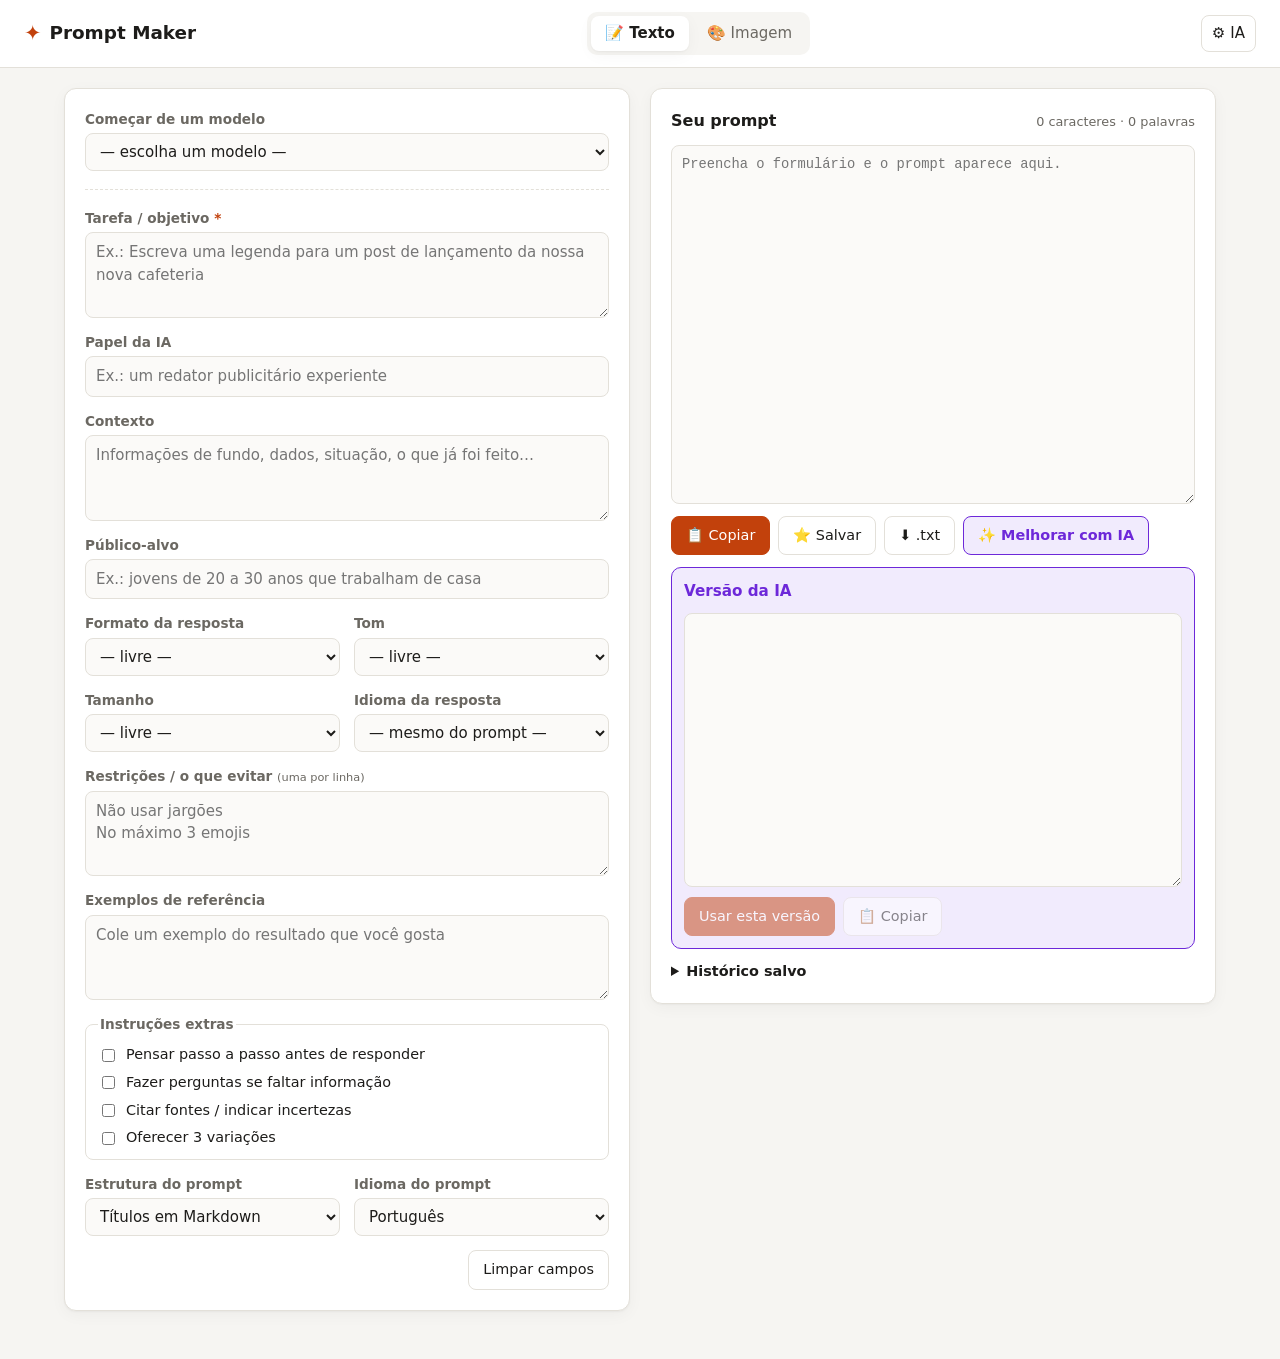
==== index.html @ f031bf8e "Add Prompt Maker web app Static page that builds structured prompts for text and image AIs from a fo" ====
<!doctype html>
<html lang="pt-BR">
<head>
  <meta charset="utf-8">
  <meta name="viewport" content="width=device-width, initial-scale=1">
  <title>Prompt Maker</title>
  <meta name="description" content="Monte prompts estruturados para IAs de texto e de imagem, com opção de melhorar com o Claude.">
  <link rel="stylesheet" href="styles.css">
  <script type="module" src="app.js"></script>
</head>
<body>
  <header class="topbar">
    <div class="brand">
      <span class="logo" aria-hidden="true">✦</span>
      <h1>Prompt Maker</h1>
    </div>
    <nav class="tabs" role="tablist">
      <button class="tab active" role="tab" aria-selected="true" data-mode="text">📝 Texto</button>
      <button class="tab" role="tab" aria-selected="false" data-mode="image">🎨 Imagem</button>
    </nav>
    <button class="icon-btn" id="openSettings" title="Configurar IA">⚙️ <span>IA</span></button>
  </header>

  <main class="layout">
    <!-- ===== Formulário ===== -->
    <section class="panel form-panel">
      <div class="presets">
        <label for="presetSelect">Começar de um modelo</label>
        <select id="presetSelect"></select>
      </div>

      <!-- Texto -->
      <form id="textForm" class="mode-form" data-mode="text" autocomplete="off">
        <div class="field">
          <label for="t-task">Tarefa / objetivo <span class="req">*</span></label>
          <textarea id="t-task" name="task" rows="3" placeholder="Ex.: Escreva uma legenda para um post de lançamento da nossa nova cafeteria"></textarea>
        </div>
        <div class="field">
          <label for="t-role">Papel da IA</label>
          <input id="t-role" name="role" list="roleList" placeholder="Ex.: um redator publicitário experiente">
          <datalist id="roleList">
            <option value="um redator publicitário experiente">
            <option value="um engenheiro de software sênior">
            <option value="um professor paciente e didático">
            <option value="um analista de dados">
            <option value="um especialista em marketing digital">
            <option value="um revisor de textos rigoroso">
            <option value="um consultor de negócios">
          </datalist>
        </div>
        <div class="field">
          <label for="t-context">Contexto</label>
          <textarea id="t-context" name="context" rows="3" placeholder="Informações de fundo, dados, situação, o que já foi feito…"></textarea>
        </div>
        <div class="field">
          <label for="t-audience">Público-alvo</label>
          <input id="t-audience" name="audience" placeholder="Ex.: jovens de 20 a 30 anos que trabalham de casa">
        </div>
        <div class="grid-2">
          <div class="field">
            <label for="t-format">Formato da resposta</label>
            <select id="t-format" name="format"></select>
          </div>
          <div class="field">
            <label for="t-tone">Tom</label>
            <select id="t-tone" name="tone"></select>
          </div>
          <div class="field">
            <label for="t-length">Tamanho</label>
            <select id="t-length" name="length"></select>
          </div>
          <div class="field">
            <label for="t-lang">Idioma da resposta</label>
            <select id="t-lang" name="answerLang"></select>
          </div>
        </div>
        <div class="field">
          <label for="t-constraints">Restrições / o que evitar <small>(uma por linha)</small></label>
          <textarea id="t-constraints" name="constraints" rows="3" placeholder="Não usar jargões&#10;No máximo 3 emojis"></textarea>
        </div>
        <div class="field">
          <label for="t-examples">Exemplos de referência</label>
          <textarea id="t-examples" name="examples" rows="3" placeholder="Cole um exemplo do resultado que você gosta"></textarea>
        </div>
        <fieldset class="checks">
          <legend>Instruções extras</legend>
          <label><input type="checkbox" name="stepByStep"> Pensar passo a passo antes de responder</label>
          <label><input type="checkbox" name="askQuestions"> Fazer perguntas se faltar informação</label>
          <label><input type="checkbox" name="sources"> Citar fontes / indicar incertezas</label>
          <label><input type="checkbox" name="variations"> Oferecer 3 variações</label>
        </fieldset>
        <div class="grid-2">
          <div class="field">
            <label for="t-structure">Estrutura do prompt</label>
            <select id="t-structure" name="structure">
              <option value="markdown">Títulos em Markdown</option>
              <option value="xml">Tags XML (ótimo p/ Claude)</option>
              <option value="plain">Texto simples</option>
            </select>
          </div>
          <div class="field">
            <label for="t-promptLang">Idioma do prompt</label>
            <select id="t-promptLang" name="promptLang">
              <option value="pt">Português</option>
              <option value="en">Inglês</option>
            </select>
          </div>
        </div>
      </form>

      <!-- Imagem -->
      <form id="imageForm" class="mode-form" data-mode="image" autocomplete="off" hidden>
        <div class="field">
          <label for="i-subject">Assunto principal <span class="req">*</span></label>
          <textarea id="i-subject" name="subject" rows="2" placeholder="Ex.: a red fox wearing a scarf"></textarea>
        </div>
        <div class="grid-2">
          <div class="field">
            <label for="i-action">Ação / pose</label>
            <input id="i-action" name="action" placeholder="Ex.: reading a book">
          </div>
          <div class="field">
            <label for="i-setting">Cenário</label>
            <input id="i-setting" name="setting" placeholder="Ex.: cozy library at night">
          </div>
          <div class="field">
            <label for="i-style">Estilo</label>
            <select id="i-style" name="style" data-bilingual></select>
          </div>
          <div class="field">
            <label for="i-light">Iluminação</label>
            <select id="i-light" name="lighting" data-bilingual></select>
          </div>
          <div class="field">
            <label for="i-camera">Câmera / enquadramento</label>
            <select id="i-camera" name="camera" data-bilingual></select>
          </div>
          <div class="field">
            <label for="i-mood">Clima</label>
            <select id="i-mood" name="mood" data-bilingual></select>
          </div>
        </div>
        <div class="field">
          <label for="i-palette">Paleta de cores</label>
          <input id="i-palette" name="palette" placeholder="Ex.: warm oranges and deep teal">
        </div>
        <div class="field">
          <label for="i-details">Detalhes e qualidade</label>
          <input id="i-details" name="details" placeholder="Ex.: highly detailed fur, shallow depth of field">
        </div>
        <div class="field">
          <label for="i-negative">Evitar (prompt negativo)</label>
          <input id="i-negative" name="negative" placeholder="Ex.: text, watermark, blurry, extra fingers">
        </div>
        <div class="grid-2">
          <div class="field">
            <label for="i-ratio">Proporção</label>
            <select id="i-ratio" name="ratio">
              <option value="">— padrão —</option>
              <option value="1:1">1:1 quadrado</option>
              <option value="4:5">4:5 feed Instagram</option>
              <option value="9:16">9:16 stories / reels</option>
              <option value="16:9">16:9 paisagem</option>
              <option value="3:2">3:2 foto</option>
              <option value="2:3">2:3 pôster</option>
            </select>
          </div>
          <div class="field">
            <label for="i-tool">Ferramenta</label>
            <select id="i-tool" name="tool">
              <option value="generic">Genérico</option>
              <option value="midjourney">Midjourney</option>
              <option value="dalle">DALL·E / GPT Image</option>
              <option value="sd">Stable Diffusion / Flux</option>
            </select>
          </div>
          <div class="field">
            <label for="i-promptLang">Idioma do prompt</label>
            <select id="i-promptLang" name="promptLang">
              <option value="en">Inglês (recomendado)</option>
              <option value="pt">Português</option>
            </select>
          </div>
        </div>
        <p class="hint">💡 Modelos de imagem entendem melhor inglês. As opções das listas são traduzidas automaticamente; o que você digitar fica como está — o “Melhorar com IA” traduz tudo.</p>
      </form>

      <div class="form-actions">
        <button type="button" class="btn ghost" id="clearForm">Limpar campos</button>
      </div>
    </section>

    <!-- ===== Resultado ===== -->
    <section class="panel output-panel">
      <div class="output-head">
        <h2>Seu prompt</h2>
        <span class="counter" id="counter">0 caracteres</span>
      </div>
      <textarea id="output" class="output" rows="16" spellcheck="false" placeholder="Preencha o formulário e o prompt aparece aqui."></textarea>
      <div class="actions">
        <button class="btn primary" id="copyBtn">📋 Copiar</button>
        <button class="btn" id="saveBtn">⭐ Salvar</button>
        <button class="btn" id="downloadBtn">⬇️ .txt</button>
        <button class="btn ai" id="improveBtn">✨ Melhorar com IA</button>
      </div>

      <div class="ai-box" id="aiBox" hidden>
        <div class="output-head">
          <h3>Versão da IA</h3>
          <span class="status" id="aiStatus"></span>
        </div>
        <textarea id="aiOutput" class="output" rows="12" spellcheck="false" readonly></textarea>
        <div class="actions">
          <button class="btn primary" id="useAiBtn" disabled>Usar esta versão</button>
          <button class="btn" id="copyAiBtn" disabled>📋 Copiar</button>
          <button class="btn ghost" id="stopAiBtn" hidden>Parar</button>
        </div>
      </div>

      <details class="history" id="historyBox">
        <summary>Histórico salvo <span id="historyCount"></span></summary>
        <ul id="historyList"></ul>
      </details>
    </section>
  </main>

  <dialog id="settings">
    <form method="dialog" class="settings-form">
      <h2>Configurar IA</h2>
      <p>O botão <strong>✨ Melhorar com IA</strong> usa o Claude, da Anthropic. Cole sua chave de API (pegue em <a href="https://console.anthropic.com/settings/keys" target="_blank" rel="noopener">console.anthropic.com</a>).</p>
      <label for="apiKey">Chave de API</label>
      <input id="apiKey" type="password" placeholder="sk-ant-..." autocomplete="off">
      <p class="hint">🔒 A chave fica salva só neste navegador e é enviada direto para a API da Anthropic. Não use este recurso em computadores compartilhados.</p>
      <div class="actions">
        <button class="btn ghost" value="cancel">Cancelar</button>
        <button class="btn ghost" id="forgetKey" value="forget">Apagar chave</button>
        <button class="btn primary" id="saveKey" value="save">Salvar</button>
      </div>
    </form>
  </dialog>

  <div class="toast" id="toast" role="status" aria-live="polite"></div>
</body>
</html>
---- styles.css ----
:root {
  --bg: #f6f5f2;
  --panel: #ffffff;
  --text: #1d1c1a;
  --muted: #6b6862;
  --border: #e3e0d9;
  --accent: #c2410c;
  --accent-soft: #fdeee5;
  --ai: #6d28d9;
  --ai-soft: #f1ebfd;
  --input: #fbfaf8;
  --shadow: 0 1px 2px rgba(0, 0, 0, .04), 0 4px 16px rgba(0, 0, 0, .04);
  --radius: 12px;
  color-scheme: light;
}

@media (prefers-color-scheme: dark) {
  :root {
    --bg: #151412;
    --panel: #1e1d1a;
    --text: #edebe6;
    --muted: #a19d95;
    --border: #34322e;
    --accent: #fb923c;
    --accent-soft: #3a2416;
    --ai: #a78bfa;
    --ai-soft: #2a2140;
    --input: #191816;
    --shadow: none;
    color-scheme: dark;
  }
}

* { box-sizing: border-box; }

body {
  margin: 0;
  background: var(--bg);
  color: var(--text);
  font: 15px/1.5 system-ui, -apple-system, "Segoe UI", Roboto, sans-serif;
}

h1, h2, h3 { margin: 0; font-weight: 650; }
h1 { font-size: 1.15rem; }
h2 { font-size: 1rem; }
h3 { font-size: .95rem; }
a { color: var(--accent); }

/* ---------- Topo ---------- */
.topbar {
  position: sticky;
  top: 0;
  z-index: 5;
  display: flex;
  align-items: center;
  gap: 16px;
  padding: 12px 24px;
  background: var(--panel);
  border-bottom: 1px solid var(--border);
}
.brand { display: flex; align-items: center; gap: 8px; }
.logo { color: var(--accent); font-size: 1.3rem; }
.tabs { display: flex; gap: 4px; margin: 0 auto; background: var(--bg); padding: 4px; border-radius: 10px; }
.tab {
  border: 0;
  background: transparent;
  color: var(--muted);
  padding: 6px 14px;
  border-radius: 8px;
  font: inherit;
  cursor: pointer;
}
.tab.active { background: var(--panel); color: var(--text); box-shadow: var(--shadow); font-weight: 600; }
.icon-btn {
  border: 1px solid var(--border);
  background: transparent;
  color: var(--text);
  border-radius: 8px;
  padding: 6px 10px;
  font: inherit;
  cursor: pointer;
}

/* ---------- Layout ---------- */
.layout {
  display: grid;
  grid-template-columns: minmax(0, 1fr) minmax(0, 1fr);
  gap: 20px;
  max-width: 1200px;
  margin: 0 auto;
  padding: 20px 24px 48px;
}
.panel {
  background: var(--panel);
  border: 1px solid var(--border);
  border-radius: var(--radius);
  padding: 20px;
  box-shadow: var(--shadow);
}
.output-panel { position: sticky; top: 76px; align-self: start; display: flex; flex-direction: column; gap: 12px; }

/* ---------- Campos ---------- */
.field { display: flex; flex-direction: column; gap: 4px; margin-bottom: 14px; }
.grid-2 { display: grid; grid-template-columns: 1fr 1fr; gap: 0 14px; }
label, legend { font-size: .85rem; font-weight: 600; color: var(--muted); }
label small { font-weight: 400; }
.req { color: var(--accent); }

input, select, textarea {
  width: 100%;
  font: inherit;
  color: var(--text);
  background: var(--input);
  border: 1px solid var(--border);
  border-radius: 8px;
  padding: 8px 10px;
}
textarea { resize: vertical; }
input:focus, select:focus, textarea:focus { outline: 2px solid var(--accent); outline-offset: -1px; border-color: transparent; }

.presets { display: flex; flex-direction: column; gap: 4px; margin-bottom: 18px; padding-bottom: 18px; border-bottom: 1px dashed var(--border); }

.checks { border: 1px solid var(--border); border-radius: 8px; padding: 10px 12px; margin: 0 0 14px; display: grid; gap: 6px; }
.checks label { display: flex; gap: 8px; align-items: center; font-weight: 400; color: var(--text); font-size: .9rem; }
.checks input { width: auto; }

.hint { font-size: .82rem; color: var(--muted); margin: 0 0 8px; }
.form-actions { display: flex; justify-content: flex-end; }

/* ---------- Resultado ---------- */
.output-head { display: flex; align-items: baseline; justify-content: space-between; gap: 8px; }
.counter, .status { font-size: .8rem; color: var(--muted); }
.output {
  font-family: ui-monospace, "SF Mono", Menlo, Consolas, monospace;
  font-size: .86rem;
  line-height: 1.55;
  min-height: 220px;
}
.actions { display: flex; flex-wrap: wrap; gap: 8px; }

.btn {
  border: 1px solid var(--border);
  background: var(--panel);
  color: var(--text);
  border-radius: 8px;
  padding: 8px 14px;
  font: inherit;
  font-size: .9rem;
  cursor: pointer;
}
.btn:hover:not(:disabled) { border-color: var(--muted); }
.btn:disabled { opacity: .5; cursor: not-allowed; }
.btn.primary { background: var(--accent); border-color: var(--accent); color: #fff; }
.btn.ai { background: var(--ai-soft); border-color: var(--ai); color: var(--ai); font-weight: 600; }
.btn.ghost { background: transparent; }

.ai-box { border: 1px solid var(--ai); background: var(--ai-soft); border-radius: 10px; padding: 12px; display: flex; flex-direction: column; gap: 10px; }
.ai-box h3 { color: var(--ai); }

/* ---------- Histórico ---------- */
.history summary { cursor: pointer; font-weight: 600; font-size: .9rem; }
.history ul { list-style: none; margin: 10px 0 0; padding: 0; display: grid; gap: 6px; max-height: 260px; overflow: auto; }
.history li { display: flex; align-items: center; gap: 8px; border: 1px solid var(--border); border-radius: 8px; padding: 6px 8px; }
.history .item-text { flex: 1; min-width: 0; overflow: hidden; text-overflow: ellipsis; white-space: nowrap; font-size: .85rem; cursor: pointer; }
.history .tag { font-size: .75rem; color: var(--muted); }
.history .del { border: 0; background: none; color: var(--muted); cursor: pointer; font-size: 1rem; }
.history .empty { color: var(--muted); font-size: .85rem; border: 0; }

/* ---------- Dialog / toast ---------- */
dialog {
  border: 1px solid var(--border);
  border-radius: var(--radius);
  background: var(--panel);
  color: var(--text);
  padding: 0;
  width: min(460px, calc(100vw - 32px));
}
dialog::backdrop { background: rgba(0, 0, 0, .4); }
.settings-form { padding: 20px; display: flex; flex-direction: column; gap: 10px; }
.settings-form p { margin: 0; font-size: .9rem; }
.settings-form .actions { justify-content: flex-end; margin-top: 6px; }

.toast {
  position: fixed;
  left: 50%;
  bottom: 24px;
  transform: translate(-50%, 20px);
  background: var(--text);
  color: var(--bg);
  padding: 8px 16px;
  border-radius: 999px;
  font-size: .9rem;
  opacity: 0;
  pointer-events: none;
  transition: opacity .2s, transform .2s;
}
.toast.show { opacity: 1; transform: translate(-50%, 0); }

/* ---------- Responsivo ---------- */
@media (max-width: 860px) {
  .layout { grid-template-columns: 1fr; padding: 16px; }
  .output-panel { position: static; }
  .topbar { padding: 10px 16px; flex-wrap: wrap; }
  .tabs { order: 3; margin: 0; width: 100%; }
  .tab { flex: 1; }
  .icon-btn { margin-left: auto; }
}
@media (max-width: 480px) {
  .grid-2 { grid-template-columns: 1fr; }
  .icon-btn span { display: none; }
}
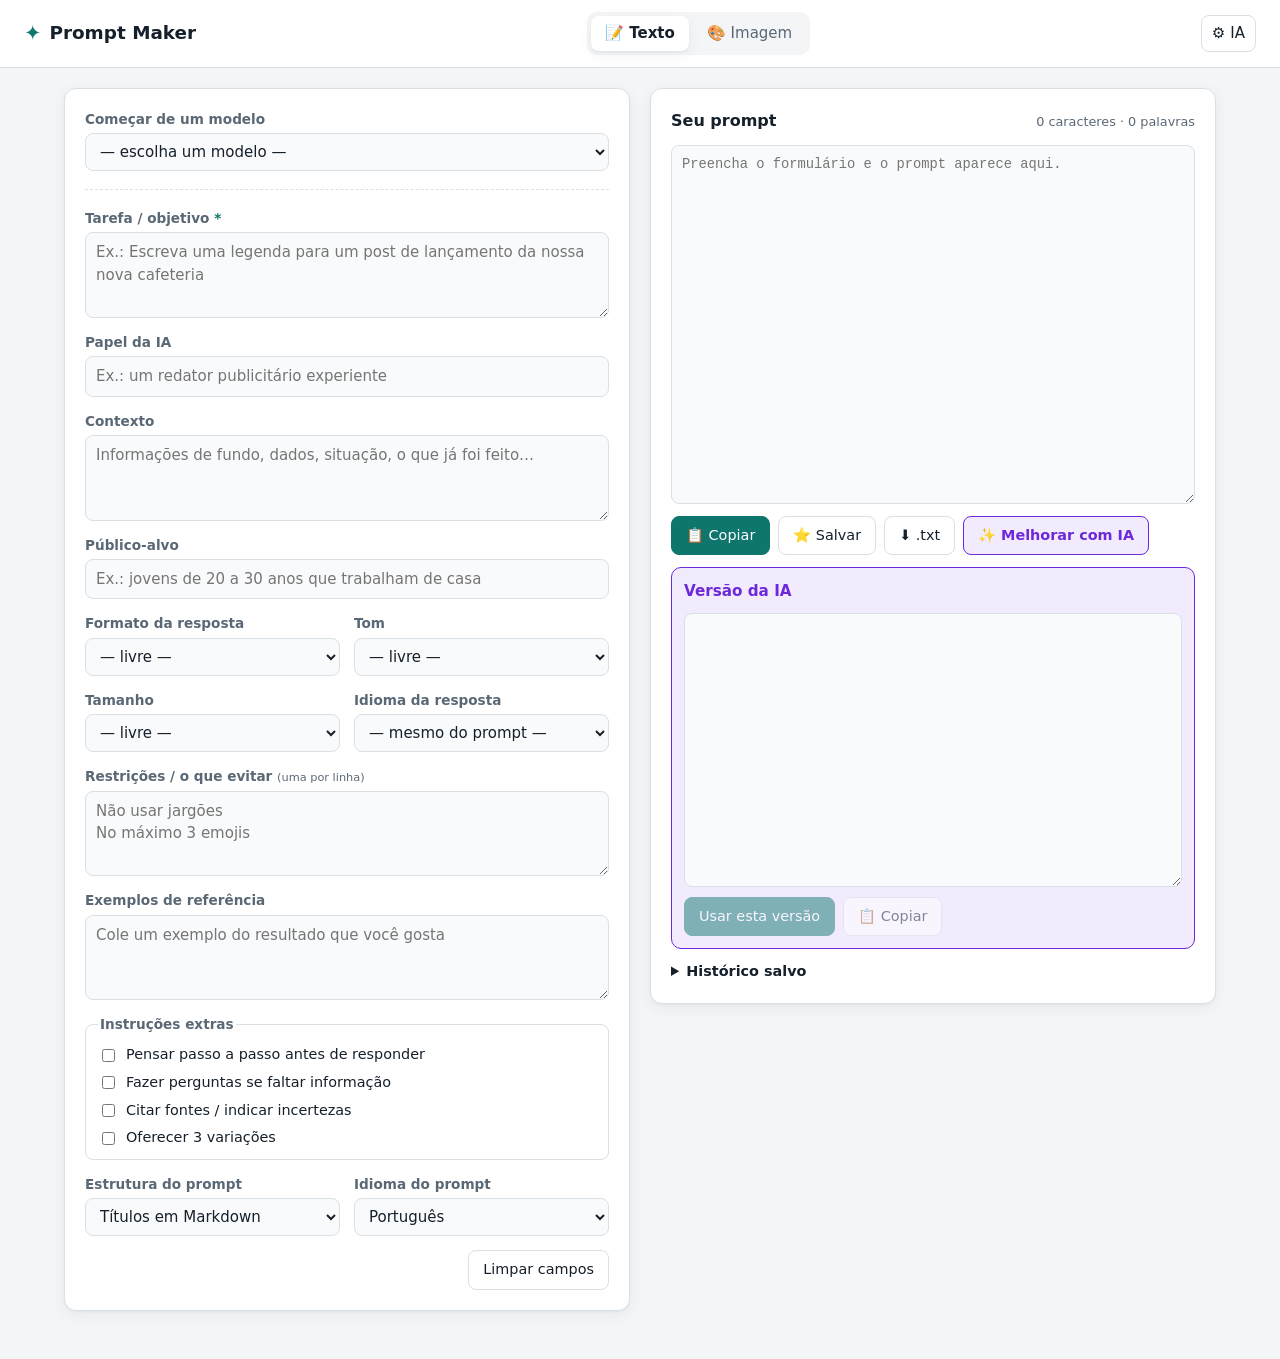
==== commit b5b2f0c1: "Run inside claude.ai artifacts and refresh theme Use the viewer's own Claude account for "Melhorar c" ====
--- a/index.html
+++ b/index.html
@@ -2,7 +2,7 @@
 <html lang="pt-BR">
 <head>
   <meta charset="utf-8">
-  <meta name="viewport" content="width=device-width, initial-scale=1">
+  <meta name="viewport" content="width=device-width, initial-scale=1, viewport-fit=cover">
   <title>Prompt Maker</title>
   <meta name="description" content="Monte prompts estruturados para IAs de texto e de imagem, com opção de melhorar com o Claude.">
   <link rel="stylesheet" href="styles.css">
--- a/styles.css
+++ b/styles.css
@@ -1,37 +1,62 @@
 :root {
-  --bg: #f6f5f2;
+  --bg: #f3f5f7;
   --panel: #ffffff;
-  --text: #1d1c1a;
-  --muted: #6b6862;
-  --border: #e3e0d9;
-  --accent: #c2410c;
-  --accent-soft: #fdeee5;
+  --text: #15202b;
+  --muted: #5a6876;
+  --border: #d9e0e6;
+  --accent: #0f766e;
+  --on-accent: #ffffff;
+  --accent-soft: #e2f3f0;
   --ai: #6d28d9;
   --ai-soft: #f1ebfd;
-  --input: #fbfaf8;
-  --shadow: 0 1px 2px rgba(0, 0, 0, .04), 0 4px 16px rgba(0, 0, 0, .04);
+  --input: #f9fafb;
+  --toast-bg: #15202b;
+  --toast-fg: #f3f5f7;
+  --shadow: 0 1px 2px rgba(21, 32, 43, .05), 0 4px 16px rgba(21, 32, 43, .05);
   --radius: 12px;
-  color-scheme: light;
 }
 
 @media (prefers-color-scheme: dark) {
-  :root {
-    --bg: #151412;
-    --panel: #1e1d1a;
-    --text: #edebe6;
-    --muted: #a19d95;
-    --border: #34322e;
-    --accent: #fb923c;
-    --accent-soft: #3a2416;
-    --ai: #a78bfa;
-    --ai-soft: #2a2140;
-    --input: #191816;
+  :root:not([data-theme="light"]) {
+    --bg: #0e1418;
+    --panel: #151d23;
+    --text: #e4ebf0;
+    --muted: #93a3b0;
+    --border: #26333d;
+    --accent: #2dd4bf;
+    --on-accent: #052622;
+    --accent-soft: #0f2c29;
+    --ai: #b49cfb;
+    --ai-soft: #231c3a;
+    --input: #11181d;
+    --toast-bg: #e4ebf0;
+    --toast-fg: #0e1418;
     --shadow: none;
     color-scheme: dark;
   }
 }
 
+:root[data-theme="dark"] {
+  --bg: #0e1418;
+  --panel: #151d23;
+  --text: #e4ebf0;
+  --muted: #93a3b0;
+  --border: #26333d;
+  --accent: #2dd4bf;
+  --on-accent: #052622;
+  --accent-soft: #0f2c29;
+  --ai: #b49cfb;
+  --ai-soft: #231c3a;
+  --input: #11181d;
+  --toast-bg: #e4ebf0;
+  --toast-fg: #0e1418;
+  --shadow: none;
+  color-scheme: dark;
+}
+
 * { box-sizing: border-box; }
+
+button:focus-visible { outline: 2px solid var(--accent); outline-offset: 2px; }
 
 body {
   margin: 0;
@@ -47,14 +72,25 @@
 a { color: var(--accent); }
 
 /* ---------- Topo ---------- */
+body::before {
+  content: "";
+  position: fixed;
+  inset: 0 0 auto;
+  height: env(safe-area-inset-top, 0px);
+  z-index: 10;
+  background: var(--panel);
+}
+
 .topbar {
   position: sticky;
-  top: 0;
+  top: env(safe-area-inset-top, 0px);
   z-index: 5;
   display: flex;
   align-items: center;
   gap: 16px;
-  padding: 12px 24px;
+  padding-block: 12px;
+  padding-left: max(24px, env(safe-area-inset-left, 0px));
+  padding-right: max(24px, env(safe-area-inset-right, 0px));
   background: var(--panel);
   border-bottom: 1px solid var(--border);
 }
@@ -88,7 +124,9 @@
   gap: 20px;
   max-width: 1200px;
   margin: 0 auto;
-  padding: 20px 24px 48px;
+  padding-block: 20px 48px;
+  padding-left: max(24px, env(safe-area-inset-left, 0px));
+  padding-right: max(24px, env(safe-area-inset-right, 0px));
 }
 .panel {
   background: var(--panel);
@@ -97,7 +135,8 @@
   padding: 20px;
   box-shadow: var(--shadow);
 }
-.output-panel { position: sticky; top: 76px; align-self: start; display: flex; flex-direction: column; gap: 12px; }
+.panel { min-width: 0; }
+.output-panel { position: sticky; top: calc(76px + env(safe-area-inset-top, 0px)); align-self: start; display: flex; flex-direction: column; gap: 12px; }
 
 /* ---------- Campos ---------- */
 .field { display: flex; flex-direction: column; gap: 4px; margin-bottom: 14px; }
@@ -150,7 +189,7 @@
 }
 .btn:hover:not(:disabled) { border-color: var(--muted); }
 .btn:disabled { opacity: .5; cursor: not-allowed; }
-.btn.primary { background: var(--accent); border-color: var(--accent); color: #fff; }
+.btn.primary { background: var(--accent); border-color: var(--accent); color: var(--on-accent); }
 .btn.ai { background: var(--ai-soft); border-color: var(--ai); color: var(--ai); font-weight: 600; }
 .btn.ghost { background: transparent; }
 
@@ -183,10 +222,10 @@
 .toast {
   position: fixed;
   left: 50%;
-  bottom: 24px;
+  bottom: calc(24px + env(safe-area-inset-bottom, 0px));
   transform: translate(-50%, 20px);
-  background: var(--text);
-  color: var(--bg);
+  background: var(--toast-bg);
+  color: var(--toast-fg);
   padding: 8px 16px;
   border-radius: 999px;
   font-size: .9rem;
@@ -198,9 +237,19 @@
 
 /* ---------- Responsivo ---------- */
 @media (max-width: 860px) {
-  .layout { grid-template-columns: 1fr; padding: 16px; }
+  .layout {
+    grid-template-columns: 1fr;
+    padding-block: 16px 32px;
+    padding-left: max(16px, env(safe-area-inset-left, 0px));
+    padding-right: max(16px, env(safe-area-inset-right, 0px));
+  }
   .output-panel { position: static; }
-  .topbar { padding: 10px 16px; flex-wrap: wrap; }
+  .topbar {
+    padding-block: 10px;
+    padding-left: max(16px, env(safe-area-inset-left, 0px));
+    padding-right: max(16px, env(safe-area-inset-right, 0px));
+    flex-wrap: wrap;
+  }
   .tabs { order: 3; margin: 0; width: 100%; }
   .tab { flex: 1; }
   .icon-btn { margin-left: auto; }
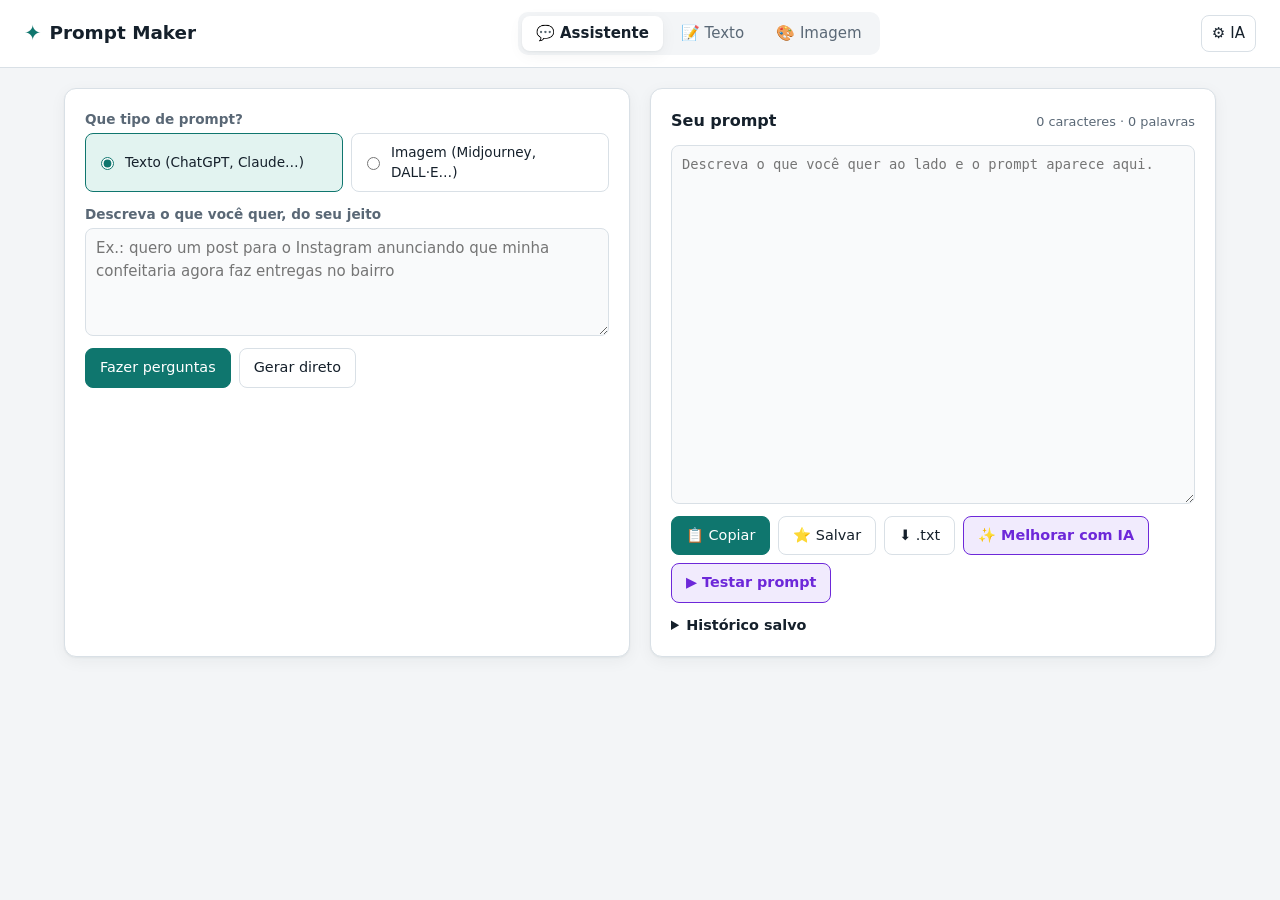
==== commit 8fc8d6aa: "Add guided assistant, prompt testing and saved templates - Assistant tab: describe the goal, answer " ====
--- a/index.html
+++ b/index.html
@@ -15,7 +15,8 @@
       <h1>Prompt Maker</h1>
     </div>
     <nav class="tabs" role="tablist">
-      <button class="tab active" role="tab" aria-selected="true" data-mode="text">📝 Texto</button>
+      <button class="tab active" role="tab" aria-selected="true" data-mode="assistant">💬 Assistente</button>
+      <button class="tab" role="tab" aria-selected="false" data-mode="text">📝 Texto</button>
       <button class="tab" role="tab" aria-selected="false" data-mode="image">🎨 Imagem</button>
     </nav>
     <button class="icon-btn" id="openSettings" title="Configurar IA">⚙️ <span>IA</span></button>
@@ -24,9 +25,50 @@
   <main class="layout">
     <!-- ===== Formulário ===== -->
     <section class="panel form-panel">
-      <div class="presets">
+      <!-- Assistente: descreve, responde perguntas, recebe o prompt -->
+      <div id="assistantPanel" class="assistant" hidden>
+        <div class="field">
+          <span class="label">Que tipo de prompt?</span>
+          <div class="segmented" role="radiogroup" aria-label="Tipo de prompt">
+            <label><input type="radio" name="a-kind" id="a-kind-text" value="text" checked> Texto (ChatGPT, Claude…)</label>
+            <label><input type="radio" name="a-kind" id="a-kind-image" value="image"> Imagem (Midjourney, DALL·E…)</label>
+          </div>
+        </div>
+        <div class="field">
+          <label for="a-idea">Descreva o que você quer, do seu jeito</label>
+          <textarea id="a-idea" rows="4" placeholder="Ex.: quero um post para o Instagram anunciando que minha confeitaria agora faz entregas no bairro"></textarea>
+        </div>
+        <div class="actions">
+          <button type="button" class="btn primary" id="a-start">Fazer perguntas</button>
+          <button type="button" class="btn" id="a-skip">Gerar direto</button>
+          <button type="button" class="btn ghost" id="a-stop" hidden>Parar</button>
+          <button type="button" class="btn ghost" id="a-reset" hidden>Recomeçar</button>
+        </div>
+        <p class="status" id="a-status" role="status"></p>
+
+        <div id="a-questions" class="questions" hidden>
+          <p class="hint">Responda o que souber. O que ficar em branco a IA decide ou deixa como [marcador].</p>
+          <div id="a-questionList"></div>
+          <button type="button" class="btn primary" id="a-build">Gerar prompt</button>
+        </div>
+
+        <div id="a-refine" class="refine" hidden>
+          <label for="a-change">Quer ajustar algo no prompt?</label>
+          <textarea id="a-change" rows="2" placeholder="Ex.: deixe mais curto e com tom mais divertido"></textarea>
+          <button type="button" class="btn" id="a-refineBtn">Ajustar prompt</button>
+        </div>
+      </div>
+
+      <div class="presets" id="presetsBox">
         <label for="presetSelect">Começar de um modelo</label>
-        <select id="presetSelect"></select>
+        <div class="row">
+          <select id="presetSelect"></select>
+          <button type="button" class="btn ghost" id="deleteTemplate" hidden>Excluir modelo</button>
+        </div>
+        <div class="row">
+          <input id="templateName" placeholder="Nome para salvar o formulário como modelo" aria-label="Nome do novo modelo">
+          <button type="button" class="btn" id="saveTemplate">Salvar modelo</button>
+        </div>
       </div>
 
       <!-- Texto -->
@@ -185,7 +227,12 @@
         <p class="hint">💡 Modelos de imagem entendem melhor inglês. As opções das listas são traduzidas automaticamente; o que você digitar fica como está — o “Melhorar com IA” traduz tudo.</p>
       </form>
 
-      <div class="form-actions">
+      <div class="notice" id="langNotice" hidden>
+        <span id="langNoticeText"></span>
+        <button type="button" class="btn ai" id="translateBtn">Traduzir campos com IA</button>
+      </div>
+
+      <div class="form-actions" id="formActions">
         <button type="button" class="btn ghost" id="clearForm">Limpar campos</button>
       </div>
     </section>
@@ -195,6 +242,10 @@
       <div class="output-head">
         <h2>Seu prompt</h2>
         <span class="counter" id="counter">0 caracteres</span>
+      </div>
+      <div class="notice" id="detachedNotice" hidden>
+        <span>Você editou o prompt, então o formulário não vai mais sobrescrevê-lo.</span>
+        <button type="button" class="btn ghost" id="reattachBtn">Voltar a usar o formulário</button>
       </div>
       <textarea id="output" class="output" rows="16" spellcheck="false" placeholder="Preencha o formulário e o prompt aparece aqui."></textarea>
       <div class="actions">
@@ -202,11 +253,12 @@
         <button class="btn" id="saveBtn">⭐ Salvar</button>
         <button class="btn" id="downloadBtn">⬇️ .txt</button>
         <button class="btn ai" id="improveBtn">✨ Melhorar com IA</button>
+        <button class="btn ai" id="testBtn">▶ Testar prompt</button>
       </div>
 
       <div class="ai-box" id="aiBox" hidden>
         <div class="output-head">
-          <h3>Versão da IA</h3>
+          <h3 id="aiTitle">Versão da IA</h3>
           <span class="status" id="aiStatus"></span>
         </div>
         <textarea id="aiOutput" class="output" rows="12" spellcheck="false" readonly></textarea>
--- a/styles.css
+++ b/styles.css
@@ -12,6 +12,7 @@
   --input: #f9fafb;
   --toast-bg: #15202b;
   --toast-fg: #f3f5f7;
+  --danger: #b42318;
   --shadow: 0 1px 2px rgba(21, 32, 43, .05), 0 4px 16px rgba(21, 32, 43, .05);
   --radius: 12px;
 }
@@ -31,6 +32,7 @@
     --input: #11181d;
     --toast-bg: #e4ebf0;
     --toast-fg: #0e1418;
+    --danger: #f97066;
     --shadow: none;
     color-scheme: dark;
   }
@@ -50,11 +52,13 @@
   --input: #11181d;
   --toast-bg: #e4ebf0;
   --toast-fg: #0e1418;
+  --danger: #f97066;
   --shadow: none;
   color-scheme: dark;
 }
 
 * { box-sizing: border-box; }
+[hidden] { display: none !important; }
 
 button:focus-visible { outline: 2px solid var(--accent); outline-offset: 2px; }
 
@@ -106,6 +110,7 @@
   font: inherit;
   cursor: pointer;
 }
+.tab { white-space: nowrap; }
 .tab.active { background: var(--panel); color: var(--text); box-shadow: var(--shadow); font-weight: 600; }
 .icon-btn {
   border: 1px solid var(--border);
@@ -234,6 +239,58 @@
   transition: opacity .2s, transform .2s;
 }
 .toast.show { opacity: 1; transform: translate(-50%, 0); }
+
+/* ---------- Assistente ---------- */
+.assistant { display: flex; flex-direction: column; gap: 12px; }
+.assistant .field { margin-bottom: 0; }
+.label { font-size: .85rem; font-weight: 600; color: var(--muted); }
+.segmented { display: flex; flex-wrap: wrap; gap: 8px; }
+.segmented label {
+  flex: 1 1 180px;
+  display: flex;
+  align-items: center;
+  gap: 8px;
+  border: 1px solid var(--border);
+  border-radius: 8px;
+  padding: 8px 10px;
+  color: var(--text);
+  font-weight: 500;
+  cursor: pointer;
+}
+.segmented label:has(input:checked) { border-color: var(--accent); background: var(--accent-soft); }
+.segmented input { width: auto; accent-color: var(--accent); }
+.status { margin: 0; font-size: .85rem; color: var(--muted); min-height: 1.2em; }
+.status.error { color: var(--danger); }
+.questions, .refine {
+  display: flex;
+  flex-direction: column;
+  gap: 12px;
+  border-top: 1px dashed var(--border);
+  padding-top: 14px;
+}
+.questions .field { margin-bottom: 0; }
+.questions label { color: var(--text); font-weight: 600; }
+.refine button { align-self: flex-start; }
+
+/* ---------- Modelos e avisos ---------- */
+.presets .row { display: flex; gap: 8px; }
+.presets .row + .row { margin-top: 4px; }
+.presets .row > :first-child { flex: 1; min-width: 0; }
+.presets .row .btn { flex: none; }
+.notice {
+  display: flex;
+  flex-wrap: wrap;
+  align-items: center;
+  gap: 8px 12px;
+  border: 1px solid var(--border);
+  background: var(--accent-soft);
+  border-radius: 8px;
+  padding: 8px 12px;
+  margin-bottom: 14px;
+  font-size: .85rem;
+}
+.notice span { flex: 1 1 220px; }
+.output-panel .notice { margin-bottom: 0; }
 
 /* ---------- Responsivo ---------- */
 @media (max-width: 860px) {
@@ -257,4 +314,5 @@
 @media (max-width: 480px) {
   .grid-2 { grid-template-columns: 1fr; }
   .icon-btn span { display: none; }
-}
+  .tab { padding: 6px 6px; font-size: .9rem; }
+}
